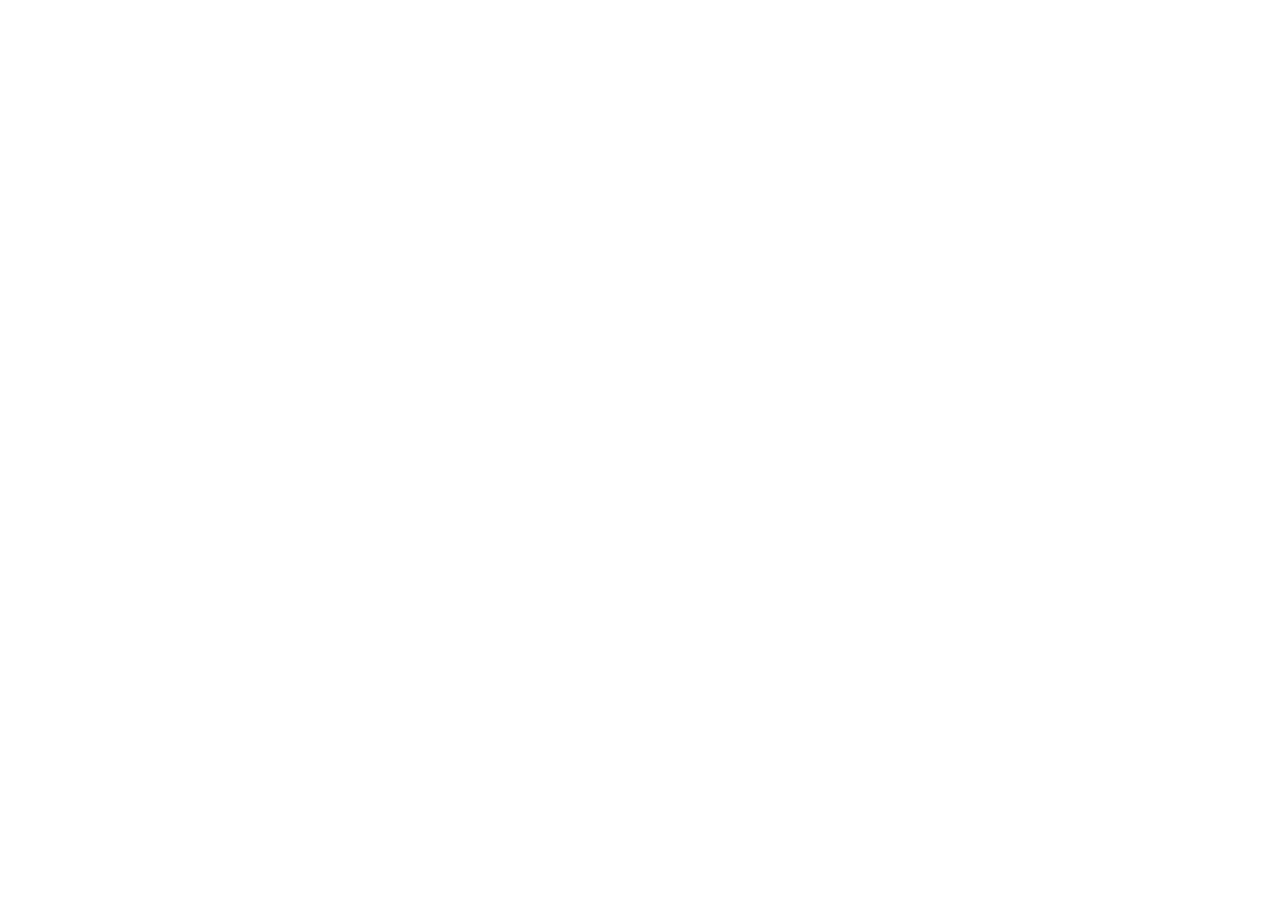
==== contact.html @ d9d69954 "feat: Phase 1 setup — create styles.css, index.html, contact.html Initialize the three source files " ====
<!DOCTYPE html>
<html lang="en">
<head>
  <meta charset="UTF-8">
  <meta name="viewport" content="width=device-width, initial-scale=1.0">
  <title>Contact — Moon Publishing Media</title>
  <meta name="description" content="Get in touch with Moon Publishing Media. We'd love to hear from readers, writers, and anyone curious about what we're building.">
  <link rel="preconnect" href="https://fonts.googleapis.com">
  <link rel="preconnect" href="https://fonts.gstatic.com" crossorigin>
  <link href="https://fonts.googleapis.com/css2?family=Cormorant+Garamond:wght@400;600;700&family=Inter:wght@400;500&display=swap" rel="stylesheet">
  <link rel="stylesheet" href="styles.css">
</head>
<body>
  <header class="site-header">
  </header>

  <main>
  </main>

  <footer class="site-footer">
  </footer>
</body>
</html>
---- styles.css ----
/* ==========================================================================
   1. CSS Custom Properties
   ========================================================================== */

:root {
  /* Colors */
  --color-bg: #FAF9F6;
  --color-text: #1C1C1C;
  --color-accent: #C4A0A0;
  --color-text-muted: #6B6B6B;

  /* Typography */
  --font-heading: 'Cormorant Garamond', serif;
  --font-body: 'Inter', sans-serif;

  /* Font Sizes (1.25x modular scale with clamp) */
  --font-size-base: clamp(1rem, 1.5vw, 1.25rem);
  --font-size-sm: clamp(0.875rem, 1vw, 1rem);
  --font-size-lg: clamp(1.28rem, 2.5vw, 2rem);
  --font-size-xl: clamp(1.6rem, 3vw, 2.5rem);
  --font-size-2xl: clamp(2rem, 4vw, 3.125rem);

  /* Spacing */
  --spacing-unit: 1rem;
  --spacing-section: clamp(3rem, 8vw, 6rem);
  --spacing-page-margin: clamp(1.25rem, 4vw, 2rem);

  /* Layout */
  --max-width: 1140px;
}

/* ==========================================================================
   2. Reset
   ========================================================================== */

*,
*::before,
*::after {
  box-sizing: border-box;
  margin: 0;
  padding: 0;
}

body {
  line-height: 1.5;
  -webkit-font-smoothing: antialiased;
  -moz-osx-font-smoothing: grayscale;
}

img,
svg {
  display: block;
  max-width: 100%;
}
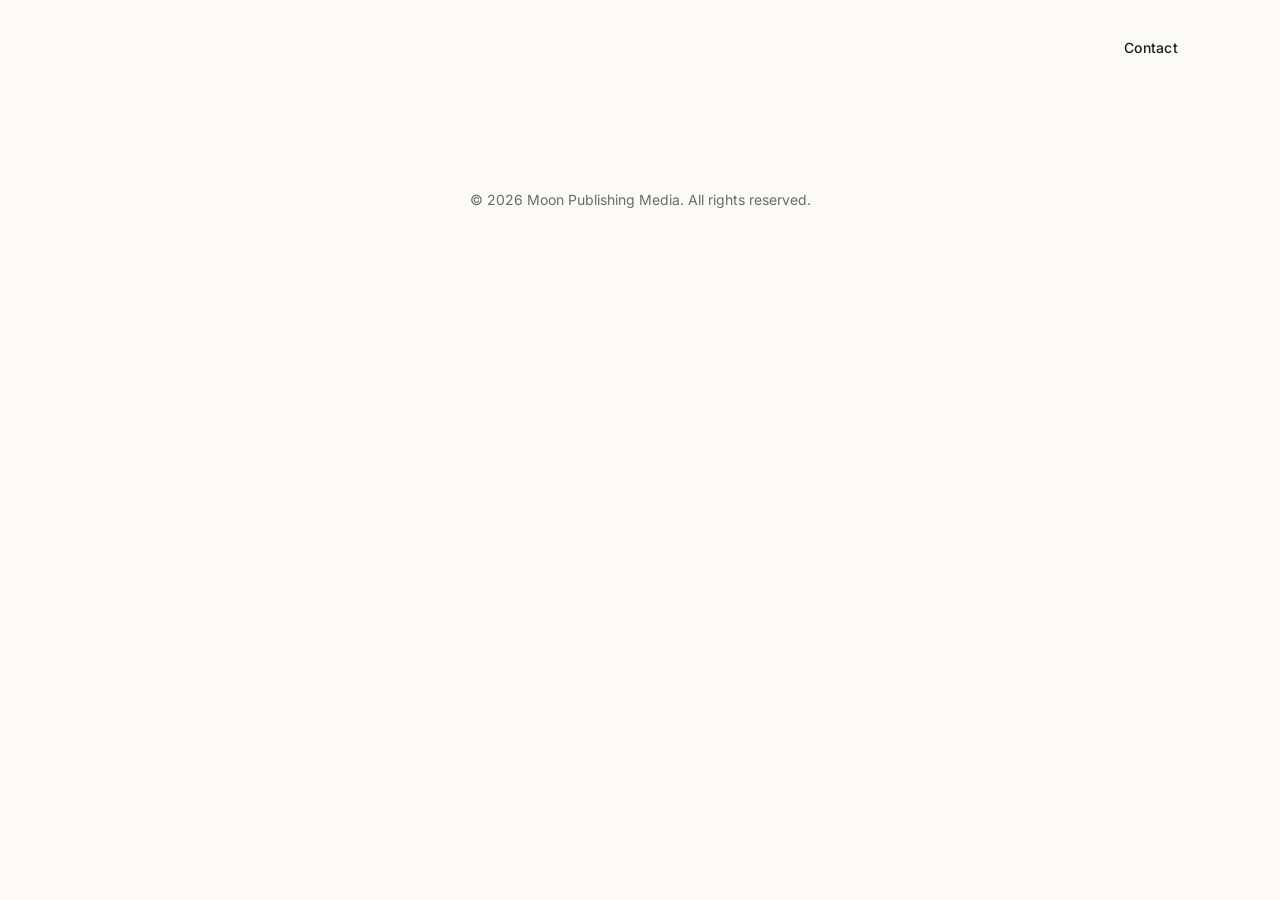
==== commit 3772b5df: "feat: Phase 2 foundational — shared header/footer, logo, base styles Add inline SVG crescent moon lo" ====
--- a/contact.html
+++ b/contact.html
@@ -12,12 +12,24 @@
 </head>
 <body>
   <header class="site-header">
+    <a href="/" class="logo-link" aria-label="Moon Publishing Media home">
+      <svg role="img" aria-labelledby="logo-title logo-desc" viewBox="0 0 280 40" class="logo" xmlns="http://www.w3.org/2000/svg">
+        <title id="logo-title">Moon Publishing Media</title>
+        <desc id="logo-desc">Crescent moon icon with company wordmark</desc>
+        <path d="M20 2C11 2 4 9.5 4 18.5S11 35 20 35c-5.5-3-9-8.5-9-15S14.5 5 20 2z" fill="currentColor"/>
+        <text x="42" y="27" font-family="'Cormorant Garamond', serif" font-size="20" font-weight="600" fill="currentColor">Moon Publishing Media</text>
+      </svg>
+    </a>
+    <nav>
+      <a href="contact.html">Contact</a>
+    </nav>
   </header>
 
   <main>
   </main>
 
   <footer class="site-footer">
+    <p>&copy; 2026 Moon Publishing Media. All rights reserved.</p>
   </footer>
 </body>
 </html>
--- a/styles.css
+++ b/styles.css
@@ -52,3 +52,145 @@
   display: block;
   max-width: 100%;
 }
+
+/* ==========================================================================
+   3. Base / Typography
+   ========================================================================== */
+
+body {
+  font-family: var(--font-body);
+  font-size: var(--font-size-base);
+  background-color: var(--color-bg);
+  color: var(--color-text);
+}
+
+h1,
+h2,
+h3 {
+  font-family: var(--font-heading);
+  color: var(--color-text);
+}
+
+h1 {
+  font-size: var(--font-size-2xl);
+  font-weight: 700;
+  line-height: 1.2;
+}
+
+h2 {
+  font-size: var(--font-size-xl);
+  font-weight: 600;
+  line-height: 1.3;
+}
+
+h3 {
+  font-size: var(--font-size-lg);
+  font-weight: 600;
+  line-height: 1.3;
+}
+
+a {
+  color: var(--color-accent);
+  text-decoration: underline;
+  text-underline-offset: 0.15em;
+}
+
+a:hover {
+  text-decoration-thickness: 2px;
+}
+
+a:focus-visible {
+  outline: 2px solid var(--color-text);
+  outline-offset: 2px;
+}
+
+/* ==========================================================================
+   4. Layout
+   ========================================================================== */
+
+.site-header {
+  display: flex;
+  justify-content: space-between;
+  align-items: center;
+  padding: var(--spacing-unit) var(--spacing-page-margin);
+  max-width: var(--max-width);
+  margin: 0 auto;
+}
+
+main {
+  max-width: var(--max-width);
+  margin: 0 auto;
+  padding: 0 var(--spacing-page-margin);
+}
+
+.site-footer {
+  display: flex;
+  flex-direction: column;
+  align-items: center;
+  padding: var(--spacing-section) var(--spacing-page-margin) calc(var(--spacing-unit) * 2);
+  color: var(--color-text-muted);
+  font-size: var(--font-size-sm);
+}
+
+/* ==========================================================================
+   5. Components
+   ========================================================================== */
+
+/* Logo */
+.logo-link {
+  text-decoration: none;
+  color: var(--color-text);
+  display: flex;
+  align-items: center;
+}
+
+.logo-link:hover {
+  text-decoration: none;
+}
+
+.logo {
+  max-width: 120px;
+  height: auto;
+  color: var(--color-text);
+}
+
+/* Nav */
+.site-header nav a {
+  font-family: var(--font-body);
+  color: var(--color-text);
+  text-decoration: none;
+  font-size: var(--font-size-sm);
+  font-weight: 500;
+  letter-spacing: 0.02em;
+}
+
+.site-header nav a:hover {
+  text-decoration: underline;
+  text-underline-offset: 0.15em;
+}
+
+/* 6. Utilities */
+
+/* ==========================================================================
+   7. Media Queries (mobile-first, min-width)
+   ========================================================================== */
+
+@media (min-width: 768px) {
+  .site-header {
+    padding: calc(var(--spacing-unit) * 1.5) var(--spacing-page-margin);
+  }
+
+  .logo {
+    max-width: 160px;
+  }
+}
+
+@media (min-width: 1200px) {
+  .site-header {
+    padding: calc(var(--spacing-unit) * 2) var(--spacing-page-margin);
+  }
+
+  .logo {
+    max-width: 180px;
+  }
+}
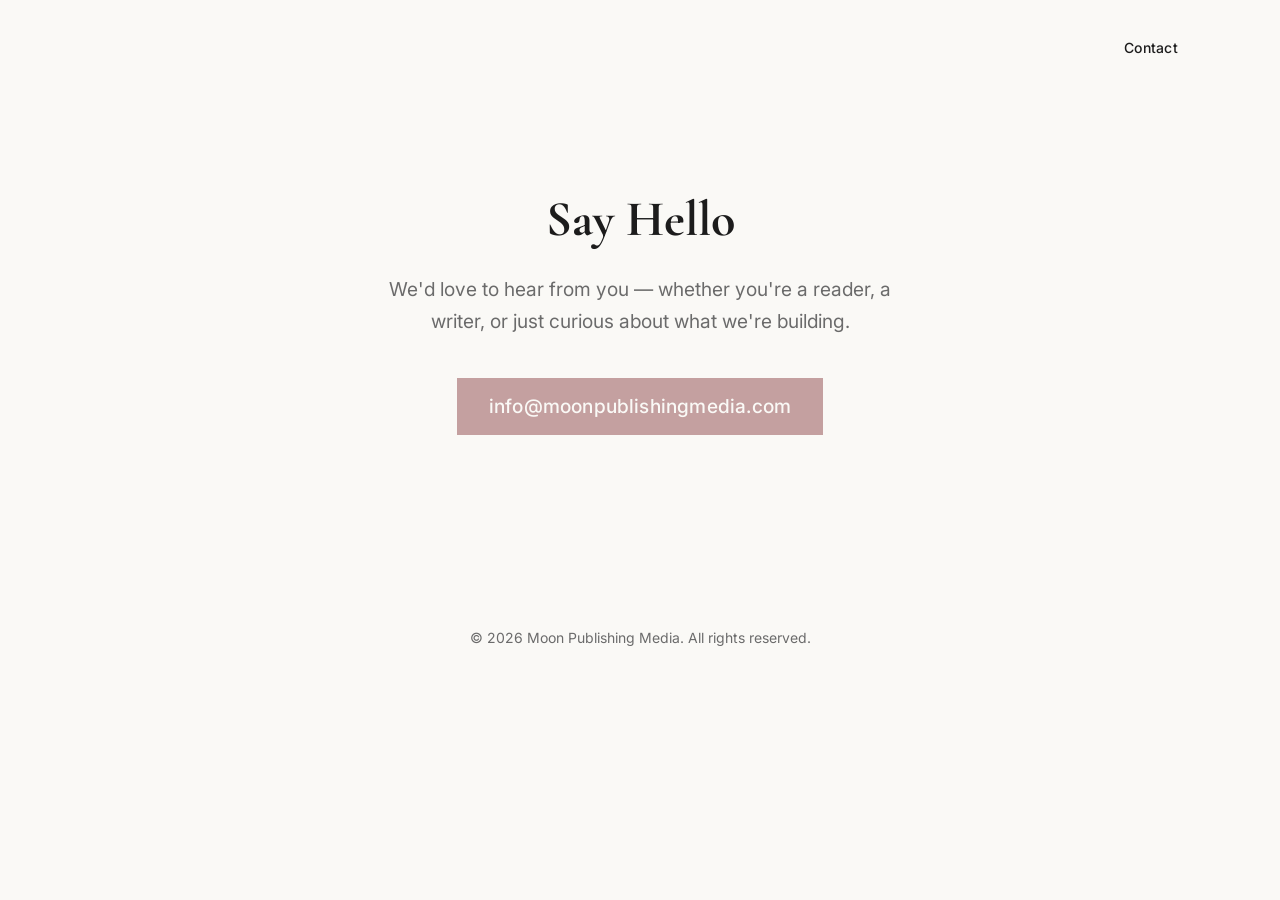
==== commit 15959350: "feat: Phase 4 contact page — heading, copy, mailto CTA (US2) Add contact section with "Say Hello" he" ====
--- a/contact.html
+++ b/contact.html
@@ -26,6 +26,11 @@
   </header>
 
   <main>
+    <section class="contact">
+      <h1>Say Hello</h1>
+      <p>We'd love to hear from you — whether you're a reader, a writer, or just curious about what we're building.</p>
+      <a href="mailto:info@moonpublishingmedia.com" class="email-link">info@moonpublishingmedia.com</a>
+    </section>
   </main>
 
   <footer class="site-footer">
--- a/styles.css
+++ b/styles.css
@@ -169,6 +169,110 @@
   text-underline-offset: 0.15em;
 }
 
+/* Hero */
+.hero {
+  text-align: center;
+  padding: var(--spacing-section) 0;
+}
+
+.hero h1 {
+  margin-bottom: calc(var(--spacing-unit) * 1.5);
+}
+
+.hero p {
+  max-width: 640px;
+  margin: 0 auto;
+  line-height: 1.6;
+  color: var(--color-text-muted);
+}
+
+/* About */
+.about {
+  padding: var(--spacing-section) 0;
+  max-width: 720px;
+}
+
+.about h2 {
+  margin-bottom: calc(var(--spacing-unit) * 1.5);
+}
+
+.about p {
+  line-height: 1.7;
+  margin-bottom: var(--spacing-unit);
+}
+
+.about p:last-child {
+  margin-bottom: 0;
+}
+
+/* Coming Soon */
+.coming-soon {
+  padding: var(--spacing-section) 0;
+  max-width: 720px;
+}
+
+.coming-soon h2 {
+  margin-bottom: calc(var(--spacing-unit) * 1.5);
+}
+
+.coming-soon p {
+  line-height: 1.7;
+  margin-bottom: calc(var(--spacing-unit) * 1.5);
+}
+
+.status-label {
+  display: inline-block;
+  font-family: var(--font-body);
+  font-size: var(--font-size-sm);
+  font-weight: 500;
+  color: var(--color-accent);
+  letter-spacing: 0.04em;
+  text-transform: uppercase;
+  border-bottom: 2px solid var(--color-accent);
+  padding-bottom: 0.25em;
+}
+
+/* Contact */
+.contact {
+  padding: var(--spacing-section) 0;
+  text-align: center;
+}
+
+.contact h1 {
+  margin-bottom: calc(var(--spacing-unit) * 1.5);
+}
+
+.contact p {
+  max-width: 540px;
+  margin: 0 auto calc(var(--spacing-unit) * 2.5);
+  line-height: 1.7;
+  color: var(--color-text-muted);
+}
+
+.email-link {
+  display: inline-block;
+  background-color: var(--color-accent);
+  color: var(--color-bg);
+  text-decoration: none;
+  font-family: var(--font-body);
+  font-size: var(--font-size-base);
+  font-weight: 500;
+  padding: 0.875rem 2rem;
+  min-height: 44px;
+  min-width: 44px;
+  letter-spacing: 0.01em;
+}
+
+.email-link:hover {
+  text-decoration: underline;
+  text-underline-offset: 0.15em;
+}
+
+.email-link:focus-visible {
+  outline: 2px solid var(--color-text);
+  outline-offset: 2px;
+}
+
 /* 6. Utilities */
 
 /* ==========================================================================
@@ -183,6 +287,10 @@
   .logo {
     max-width: 160px;
   }
+
+  .hero p {
+    max-width: 540px;
+  }
 }
 
 @media (min-width: 1200px) {
@@ -193,4 +301,12 @@
   .logo {
     max-width: 180px;
   }
-}
+
+  .hero {
+    padding: calc(var(--spacing-section) * 1.25) 0;
+  }
+
+  .hero p {
+    max-width: 600px;
+  }
+}
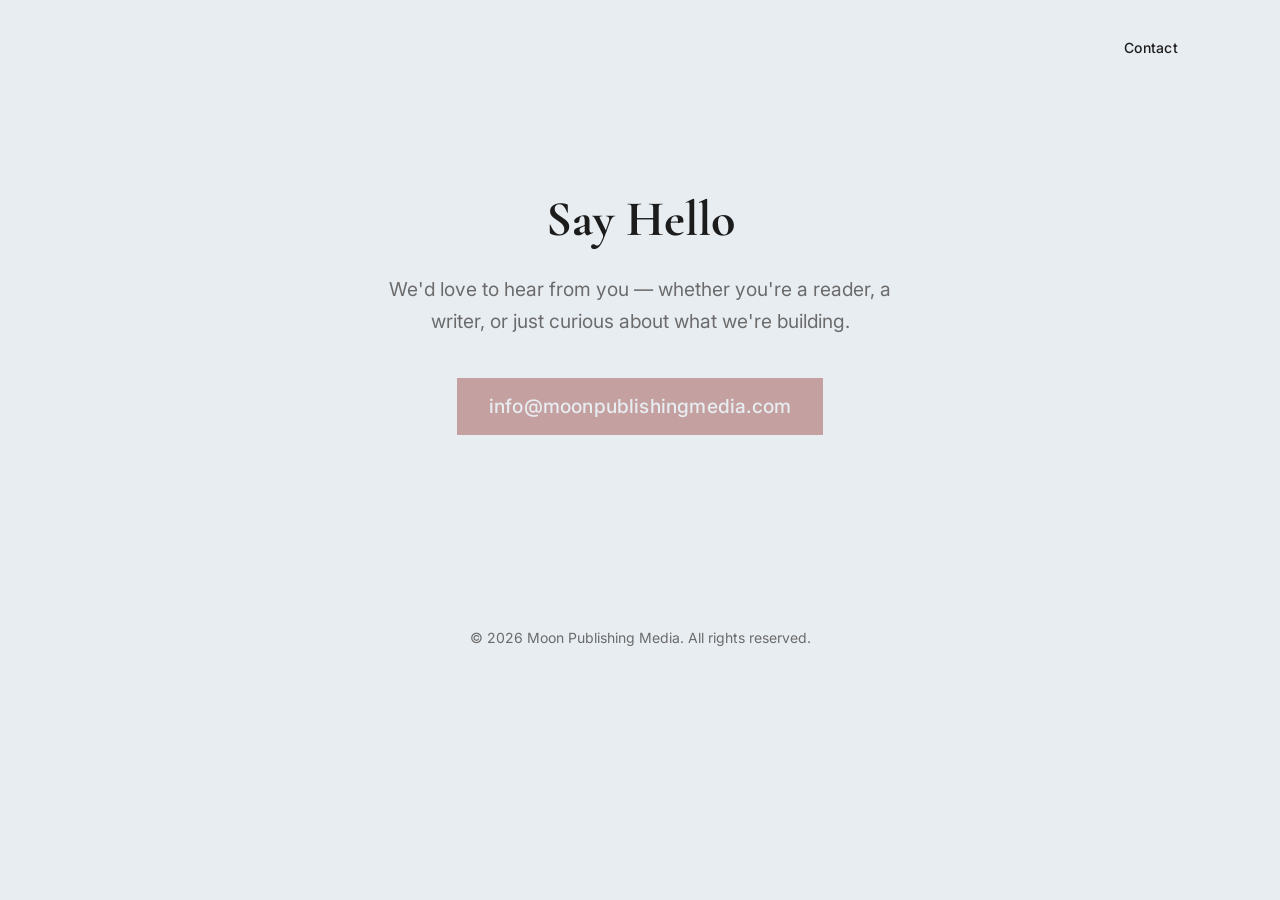
==== commit 1b17f685: "fix: replace invisible logo with visible dusty rose crescent + wordmark Crescent moon now fills #C4A" ====
--- a/contact.html
+++ b/contact.html
@@ -13,11 +13,11 @@
 <body>
   <header class="site-header">
     <a href="/" class="logo-link" aria-label="Moon Publishing Media home">
-      <svg role="img" aria-labelledby="logo-title logo-desc" viewBox="0 0 280 40" class="logo" xmlns="http://www.w3.org/2000/svg">
+      <svg role="img" aria-labelledby="logo-title logo-desc" viewBox="0 0 300 36" class="logo" xmlns="http://www.w3.org/2000/svg">
         <title id="logo-title">Moon Publishing Media</title>
         <desc id="logo-desc">Crescent moon icon with company wordmark</desc>
-        <path d="M20 2C11 2 4 9.5 4 18.5S11 35 20 35c-5.5-3-9-8.5-9-15S14.5 5 20 2z" fill="currentColor"/>
-        <text x="42" y="27" font-family="'Cormorant Garamond', serif" font-size="20" font-weight="600" fill="currentColor">Moon Publishing Media</text>
+        <path d="M16 1C8.8 3 4 9.8 4 18c0 8.2 4.8 15 12 17C20.4 32.6 22 25.6 22 18S20.4 3.4 16 1z" fill="#C4A0A0"/>
+        <text x="34" y="24" font-family="'Cormorant Garamond', serif" font-size="18" font-weight="600" fill="#1C1C1C" letter-spacing="0.5">Moon Publishing Media</text>
       </svg>
     </a>
     <nav>
--- a/styles.css
+++ b/styles.css
@@ -4,7 +4,7 @@
 
 :root {
   /* Colors */
-  --color-bg: #FAF9F6;
+  --color-bg: #E8EDF2;
   --color-text: #1C1C1C;
   --color-accent: #C4A0A0;
   --color-text-muted: #6B6B6B;
@@ -149,9 +149,8 @@
 }
 
 .logo {
-  max-width: 120px;
+  max-width: 200px;
   height: auto;
-  color: var(--color-text);
 }
 
 /* Nav */
@@ -285,7 +284,7 @@
   }
 
   .logo {
-    max-width: 160px;
+    max-width: 240px;
   }
 
   .hero p {
@@ -299,7 +298,7 @@
   }
 
   .logo {
-    max-width: 180px;
+    max-width: 280px;
   }
 
   .hero {
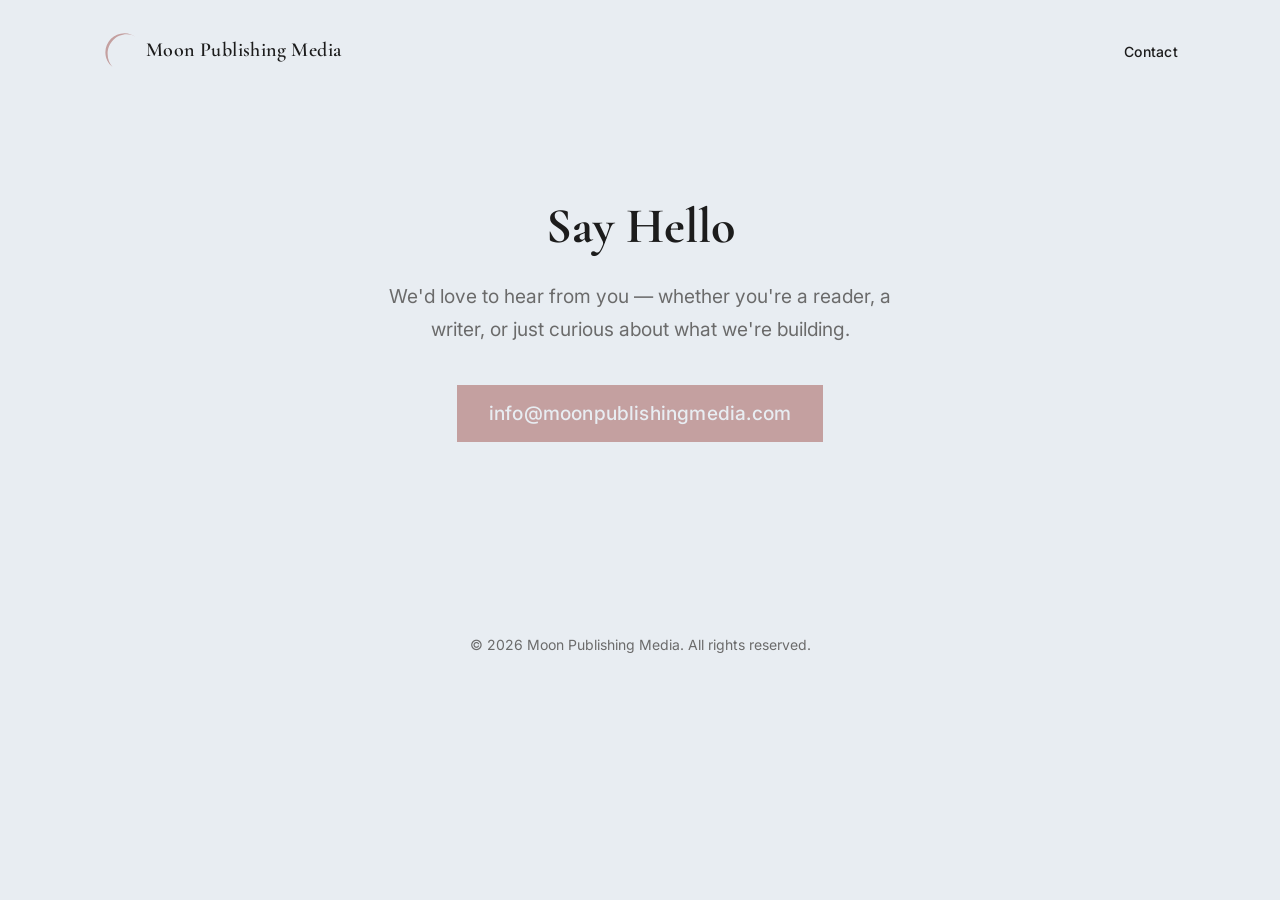
==== commit 34410383: "fix: use HTML wordmark instead of SVG text for reliable logo rendering SVG <text> elements don't rel" ====
--- a/contact.html
+++ b/contact.html
@@ -13,12 +13,10 @@
 <body>
   <header class="site-header">
     <a href="/" class="logo-link" aria-label="Moon Publishing Media home">
-      <svg role="img" aria-labelledby="logo-title logo-desc" viewBox="0 0 300 36" class="logo" xmlns="http://www.w3.org/2000/svg">
-        <title id="logo-title">Moon Publishing Media</title>
-        <desc id="logo-desc">Crescent moon icon with company wordmark</desc>
-        <path d="M16 1C8.8 3 4 9.8 4 18c0 8.2 4.8 15 12 17C20.4 32.6 22 25.6 22 18S20.4 3.4 16 1z" fill="#C4A0A0"/>
-        <text x="34" y="24" font-family="'Cormorant Garamond', serif" font-size="18" font-weight="600" fill="#1C1C1C" letter-spacing="0.5">Moon Publishing Media</text>
+      <svg aria-hidden="true" viewBox="0 0 32 32" class="logo-icon" xmlns="http://www.w3.org/2000/svg">
+        <path d="M22 2C12.6 2 5 9.8 5 19.5c0 4.5 1.7 8.6 4.4 11.5C5.6 28.2 3 23.5 3 18 3 8.6 10.6 1 20 1c4 0 7.6 1.5 10.4 3.9C27.8 2.7 25 2 22 2z" fill="#C4A0A0"/>
       </svg>
+      <span class="logo-wordmark">Moon Publishing Media</span>
     </a>
     <nav>
       <a href="contact.html">Contact</a>
--- a/styles.css
+++ b/styles.css
@@ -148,9 +148,19 @@
   text-decoration: none;
 }
 
-.logo {
-  max-width: 200px;
-  height: auto;
+.logo-icon {
+  width: 28px;
+  height: 28px;
+  flex-shrink: 0;
+  margin-right: 0.5rem;
+}
+
+.logo-wordmark {
+  font-family: var(--font-heading);
+  font-size: clamp(1rem, 2vw, 1.25rem);
+  font-weight: 600;
+  color: var(--color-text);
+  letter-spacing: 0.02em;
 }
 
 /* Nav */
@@ -283,8 +293,9 @@
     padding: calc(var(--spacing-unit) * 1.5) var(--spacing-page-margin);
   }
 
-  .logo {
-    max-width: 240px;
+  .logo-icon {
+    width: 32px;
+    height: 32px;
   }
 
   .hero p {
@@ -297,8 +308,9 @@
     padding: calc(var(--spacing-unit) * 2) var(--spacing-page-margin);
   }
 
-  .logo {
-    max-width: 280px;
+  .logo-icon {
+    width: 36px;
+    height: 36px;
   }
 
   .hero {
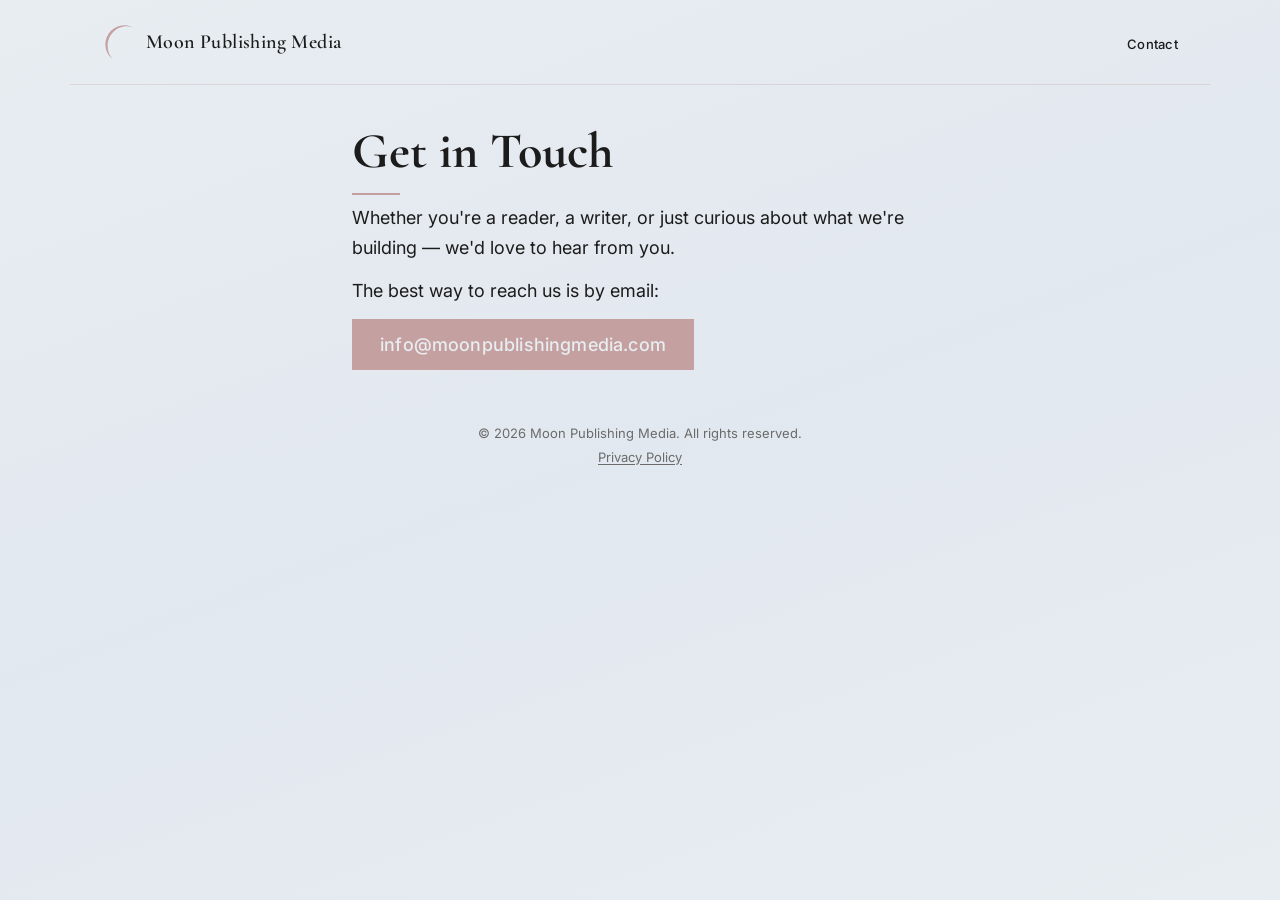
==== commit 163e83c5: "feat: add contact page and update nav links across site Add dedicated contact.html for use as App St" ====
--- a/contact.html
+++ b/contact.html
@@ -4,7 +4,7 @@
   <meta charset="UTF-8">
   <meta name="viewport" content="width=device-width, initial-scale=1.0">
   <title>Contact — Moon Publishing Media</title>
-  <meta name="description" content="Get in touch with Moon Publishing Media. We'd love to hear from readers, writers, and anyone curious about what we're building.">
+  <meta name="description" content="Get in touch with Moon Publishing Media.">
   <link rel="preconnect" href="https://fonts.googleapis.com">
   <link rel="preconnect" href="https://fonts.gstatic.com" crossorigin>
   <link href="https://fonts.googleapis.com/css2?family=Cormorant+Garamond:wght@400;600;700&family=Inter:wght@400;500&display=swap" rel="stylesheet">
@@ -23,16 +23,16 @@
     </nav>
   </header>
 
-  <main>
-    <section class="contact">
-      <h1>Say Hello</h1>
-      <p>We'd love to hear from you — whether you're a reader, a writer, or just curious about what we're building.</p>
-      <a href="mailto:info@moonpublishingmedia.com" class="email-link">info@moonpublishingmedia.com</a>
-    </section>
+  <main class="page-prose">
+    <h1>Get in Touch</h1>
+    <p>Whether you're a reader, a writer, or just curious about what we're building — we'd love to hear from you.</p>
+    <p>The best way to reach us is by email:</p>
+    <a href="mailto:info@moonpublishingmedia.com" class="email-link">info@moonpublishingmedia.com</a>
   </main>
 
   <footer class="site-footer">
     <p>&copy; 2026 Moon Publishing Media. All rights reserved.</p>
+    <p class="footer-links"><a href="privacy.html">Privacy Policy</a></p>
   </footer>
 </body>
 </html>
--- a/styles.css
+++ b/styles.css
@@ -14,15 +14,17 @@
   --font-body: 'Inter', sans-serif;
 
   /* Font Sizes (1.25x modular scale with clamp) */
-  --font-size-base: clamp(1rem, 1.5vw, 1.25rem);
-  --font-size-sm: clamp(0.875rem, 1vw, 1rem);
+  --font-size-base: clamp(1rem, 1.5vw, 1.125rem);
+  --font-size-sm: clamp(0.8125rem, 1vw, 0.9375rem);
   --font-size-lg: clamp(1.28rem, 2.5vw, 2rem);
-  --font-size-xl: clamp(1.6rem, 3vw, 2.5rem);
+  --font-size-xl: clamp(1.5rem, 2.5vw, 2rem);
   --font-size-2xl: clamp(2rem, 4vw, 3.125rem);
 
   /* Spacing */
   --spacing-unit: 1rem;
-  --spacing-section: clamp(3rem, 8vw, 6rem);
+  --spacing-section: clamp(1.5rem, 3vw, 2.5rem);
+  --spacing-section-sm: clamp(0.75rem, 2vw, 1.25rem);
+  --spacing-gutter: clamp(1.5rem, 3vw, 2.5rem);
   --spacing-page-margin: clamp(1.25rem, 4vw, 2rem);
 
   /* Layout */
@@ -32,6 +34,10 @@
 /* ==========================================================================
    2. Reset
    ========================================================================== */
+
+html {
+  scroll-behavior: smooth;
+}
 
 *,
 *::before,
@@ -60,8 +66,10 @@
 body {
   font-family: var(--font-body);
   font-size: var(--font-size-base);
-  background-color: var(--color-bg);
+  background: linear-gradient(160deg, var(--color-bg) 0%, #E2E8EF 50%, var(--color-bg) 100%);
+  background-attachment: fixed;
   color: var(--color-text);
+  min-height: 100vh;
 }
 
 h1,
@@ -74,13 +82,13 @@
 h1 {
   font-size: var(--font-size-2xl);
   font-weight: 700;
-  line-height: 1.2;
+  line-height: 1.15;
 }
 
 h2 {
   font-size: var(--font-size-xl);
   font-weight: 600;
-  line-height: 1.3;
+  line-height: 1.25;
 }
 
 h3 {
@@ -115,21 +123,22 @@
   padding: var(--spacing-unit) var(--spacing-page-margin);
   max-width: var(--max-width);
   margin: 0 auto;
-}
-
-main {
+  border-bottom: 1px solid rgba(196, 160, 160, 0.3);
+}
+
+.page-grid {
   max-width: var(--max-width);
   margin: 0 auto;
   padding: 0 var(--spacing-page-margin);
 }
 
 .site-footer {
-  display: flex;
-  flex-direction: column;
-  align-items: center;
-  padding: var(--spacing-section) var(--spacing-page-margin) calc(var(--spacing-unit) * 2);
+  text-align: center;
+  padding: var(--spacing-unit) var(--spacing-page-margin);
   color: var(--color-text-muted);
   font-size: var(--font-size-sm);
+  max-width: var(--max-width);
+  margin: 0 auto;
 }
 
 /* ==========================================================================
@@ -180,34 +189,41 @@
 
 /* Hero */
 .hero {
-  text-align: center;
   padding: var(--spacing-section) 0;
 }
 
 .hero h1 {
-  margin-bottom: calc(var(--spacing-unit) * 1.5);
+  margin-bottom: 1rem;
+  letter-spacing: -0.02em;
+}
+
+.hero h1::after {
+  content: '';
+  display: block;
+  width: 3rem;
+  height: 2px;
+  background-color: var(--color-accent);
+  margin-top: 0.75rem;
 }
 
 .hero p {
-  max-width: 640px;
-  margin: 0 auto;
   line-height: 1.6;
   color: var(--color-text-muted);
+  max-width: 540px;
 }
 
 /* About */
 .about {
   padding: var(--spacing-section) 0;
-  max-width: 720px;
 }
 
 .about h2 {
-  margin-bottom: calc(var(--spacing-unit) * 1.5);
+  margin-bottom: 0.75rem;
 }
 
 .about p {
-  line-height: 1.7;
-  margin-bottom: var(--spacing-unit);
+  line-height: 1.65;
+  margin-bottom: 0.75rem;
 }
 
 .about p:last-child {
@@ -217,16 +233,15 @@
 /* Coming Soon */
 .coming-soon {
   padding: var(--spacing-section) 0;
-  max-width: 720px;
 }
 
 .coming-soon h2 {
-  margin-bottom: calc(var(--spacing-unit) * 1.5);
+  margin-bottom: 0.75rem;
 }
 
 .coming-soon p {
-  line-height: 1.7;
-  margin-bottom: calc(var(--spacing-unit) * 1.5);
+  line-height: 1.65;
+  margin-bottom: 1rem;
 }
 
 .status-label {
@@ -243,18 +258,19 @@
 
 /* Contact */
 .contact {
+  display: flex;
+  flex-direction: column;
+  gap: 0.75rem;
   padding: var(--spacing-section) 0;
-  text-align: center;
-}
-
-.contact h1 {
-  margin-bottom: calc(var(--spacing-unit) * 1.5);
+  border-top: 1px solid var(--color-accent);
+}
+
+.contact h2 {
+  font-size: var(--font-size-lg);
 }
 
 .contact p {
-  max-width: 540px;
-  margin: 0 auto calc(var(--spacing-unit) * 2.5);
-  line-height: 1.7;
+  line-height: 1.6;
   color: var(--color-text-muted);
 }
 
@@ -266,15 +282,17 @@
   font-family: var(--font-body);
   font-size: var(--font-size-base);
   font-weight: 500;
-  padding: 0.875rem 2rem;
+  padding: 0.75rem 1.75rem;
   min-height: 44px;
   min-width: 44px;
   letter-spacing: 0.01em;
+  align-self: flex-start;
 }
 
 .email-link:hover {
   text-decoration: underline;
   text-underline-offset: 0.15em;
+  color: var(--color-bg);
 }
 
 .email-link:focus-visible {
@@ -282,15 +300,61 @@
   outline-offset: 2px;
 }
 
-/* 6. Utilities */
-
-/* ==========================================================================
-   7. Media Queries (mobile-first, min-width)
+/* Prose pages (privacy, etc.) */
+.page-prose {
+  max-width: 640px;
+  margin: 0 auto;
+  padding: var(--spacing-section) var(--spacing-page-margin);
+}
+
+.page-prose h1 {
+  margin-bottom: 0.5rem;
+}
+
+.page-prose h1::after {
+  content: '';
+  display: block;
+  width: 3rem;
+  height: 2px;
+  background-color: var(--color-accent);
+  margin-top: 0.75rem;
+}
+
+.page-prose .policy-subtitle {
+  font-family: var(--font-body);
+  font-size: var(--font-size-sm);
+  color: var(--color-text-muted);
+  margin-bottom: 2rem;
+}
+
+.page-prose h2 {
+  font-size: var(--font-size-lg);
+  margin-top: 2rem;
+  margin-bottom: 0.5rem;
+}
+
+.page-prose p {
+  line-height: 1.7;
+  margin-bottom: 0.75rem;
+}
+
+/* Footer links */
+.footer-links {
+  margin-top: 0.25rem;
+}
+
+.footer-links a {
+  font-size: var(--font-size-sm);
+  color: var(--color-text-muted);
+}
+
+/* ==========================================================================
+   6. Media Queries (mobile-first, min-width)
    ========================================================================== */
 
 @media (min-width: 768px) {
   .site-header {
-    padding: calc(var(--spacing-unit) * 1.5) var(--spacing-page-margin);
+    padding: calc(var(--spacing-unit) * 1.25) var(--spacing-page-margin);
   }
 
   .logo-icon {
@@ -298,14 +362,65 @@
     height: 32px;
   }
 
-  .hero p {
-    max-width: 540px;
+  /* Two-column editorial grid */
+  .page-grid {
+    display: grid;
+    grid-template-columns: 5fr 7fr;
+    grid-template-rows: auto auto auto;
+    grid-template-areas:
+      "hero  about"
+      "hero  soon"
+      "contact contact";
+  }
+
+  .hero {
+    grid-area: hero;
+    display: flex;
+    flex-direction: column;
+    justify-content: center;
+    padding: var(--spacing-section) var(--spacing-gutter) var(--spacing-section) 0;
+    position: relative;
+  }
+
+  .about {
+    grid-area: about;
+    border-left: 1px solid var(--color-accent);
+    padding: var(--spacing-section) 0 var(--spacing-section) var(--spacing-gutter);
+  }
+
+  .coming-soon {
+    grid-area: soon;
+    border-left: 1px solid var(--color-accent);
+    border-top: 1px solid rgba(196, 160, 160, 0.3);
+    padding: var(--spacing-section) 0 var(--spacing-section) var(--spacing-gutter);
+  }
+
+  /* Contact as horizontal bar */
+  .contact {
+    grid-area: contact;
+    flex-direction: row;
+    align-items: center;
+    gap: 1.5rem;
+    padding: var(--spacing-section-sm) 0;
+  }
+
+  .contact h2 {
+    flex-shrink: 0;
+  }
+
+  .contact p {
+    flex: 1;
+  }
+
+  .email-link {
+    flex-shrink: 0;
+    align-self: center;
   }
 }
 
 @media (min-width: 1200px) {
   .site-header {
-    padding: calc(var(--spacing-unit) * 2) var(--spacing-page-margin);
+    padding: calc(var(--spacing-unit) * 1.5) var(--spacing-page-margin);
   }
 
   .logo-icon {
@@ -313,11 +428,7 @@
     height: 36px;
   }
 
-  .hero {
-    padding: calc(var(--spacing-section) * 1.25) 0;
-  }
-
-  .hero p {
-    max-width: 600px;
-  }
-}
+  .page-grid {
+    grid-template-columns: 2fr 3fr;
+  }
+}
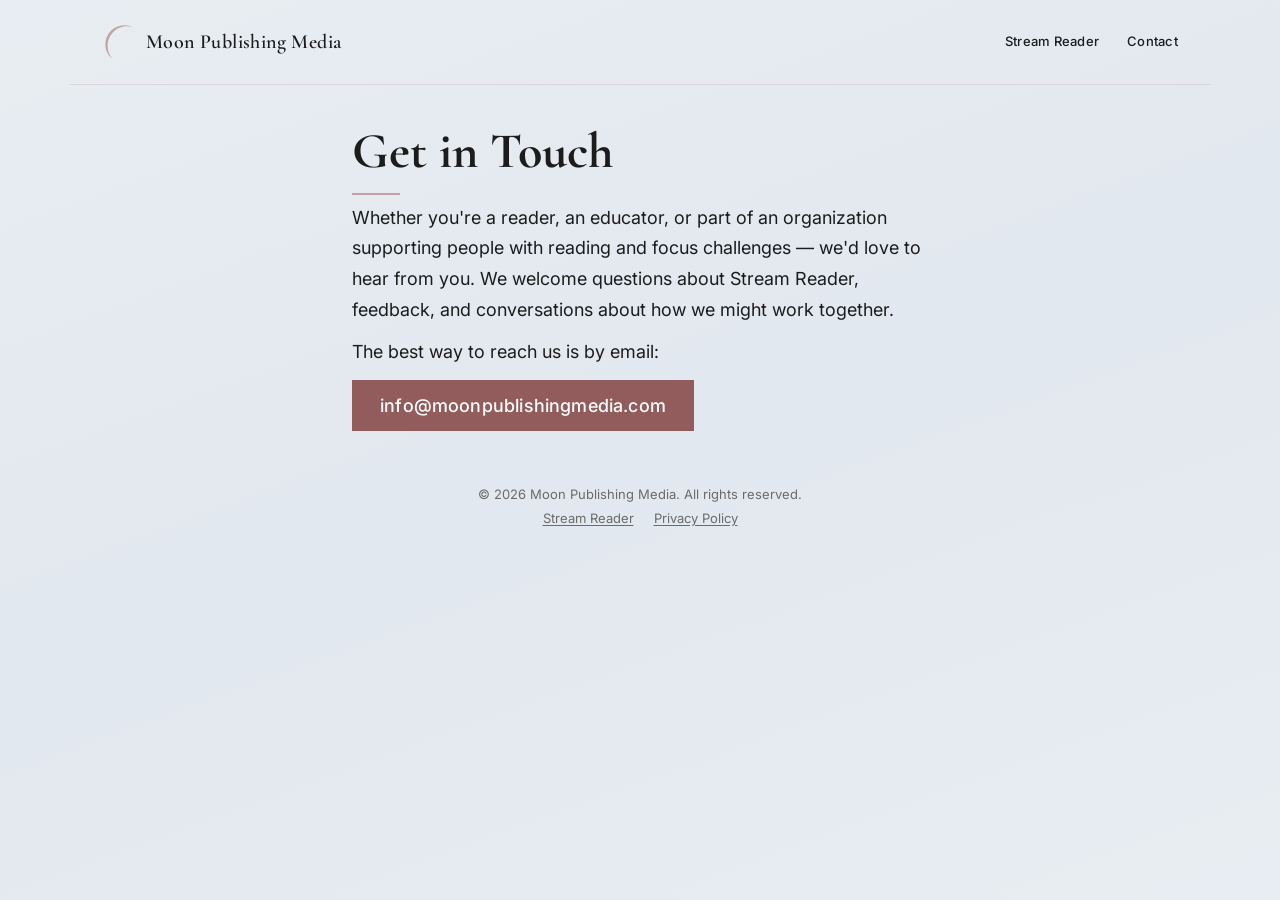
==== commit 33641274: "feat: add Stream Reader product page and professionalize the site Build a dedicated streamreader.htm" ====
--- a/contact.html
+++ b/contact.html
@@ -4,7 +4,14 @@
   <meta charset="UTF-8">
   <meta name="viewport" content="width=device-width, initial-scale=1.0">
   <title>Contact — Moon Publishing Media</title>
-  <meta name="description" content="Get in touch with Moon Publishing Media.">
+  <meta name="description" content="Get in touch with Moon Publishing Media — we welcome readers, educators, and organizations.">
+  <link rel="icon" href="assets/favicon.svg">
+  <meta property="og:type" content="website">
+  <meta property="og:title" content="Contact — Moon Publishing Media">
+  <meta property="og:description" content="Reach Moon Publishing Media — we welcome readers, educators, and organizations.">
+  <meta property="og:image" content="assets/og-image.svg">
+  <meta property="og:url" content="https://moonpublishingmedia.com/contact.html">
+  <meta name="twitter:card" content="summary_large_image">
   <link rel="preconnect" href="https://fonts.googleapis.com">
   <link rel="preconnect" href="https://fonts.gstatic.com" crossorigin>
   <link href="https://fonts.googleapis.com/css2?family=Cormorant+Garamond:wght@400;600;700&family=Inter:wght@400;500&display=swap" rel="stylesheet">
@@ -19,20 +26,28 @@
       <span class="logo-wordmark">Moon Publishing Media</span>
     </a>
     <nav>
-      <a href="contact.html">Contact</a>
+      <a href="streamreader.html">Stream Reader</a>
+      <a href="contact.html" aria-current="page">Contact</a>
     </nav>
   </header>
 
   <main class="page-prose">
     <h1>Get in Touch</h1>
-    <p>Whether you're a reader, a writer, or just curious about what we're building — we'd love to hear from you.</p>
+    <p>Whether you're a reader, an educator, or part of an organization supporting people with reading and focus challenges — we'd love to hear from you. We welcome questions about Stream Reader, feedback, and conversations about how we might work together.</p>
     <p>The best way to reach us is by email:</p>
     <a href="mailto:info@moonpublishingmedia.com" class="email-link">info@moonpublishingmedia.com</a>
   </main>
 
   <footer class="site-footer">
     <p>&copy; 2026 Moon Publishing Media. All rights reserved.</p>
-    <p class="footer-links"><a href="privacy.html">Privacy Policy</a></p>
+    <p class="footer-links">
+      <a href="streamreader.html">Stream Reader</a>
+      <a href="privacy.html">Privacy Policy</a>
+    </p>
   </footer>
+
+  <!-- Cookieless, privacy-respecting analytics (Vercel Web Analytics). Sets no
+       cookies, collects no personal data — the only script on the site. -->
+  <script defer src="/_vercel/insights/script.js"></script>
 </body>
 </html>
--- a/styles.css
+++ b/styles.css
@@ -6,8 +6,12 @@
   /* Colors */
   --color-bg: #E8EDF2;
   --color-text: #1C1C1C;
-  --color-accent: #C4A0A0;
+  --color-accent: #C4A0A0;            /* decorative dusty rose (fills, borders, rules) */
+  --color-accent-text: #925C5C;       /* darker rose for link/CTA text — meets WCAG AA (4.5:1) on --color-bg */
   --color-text-muted: #6B6B6B;
+  /* Stream Reader secondary accent (app blue). Placeholder value — finalize
+     from the real app artwork and re-check contrast (FR-021) during US1. */
+  --color-accent-app: #2F6FED;
 
   /* Typography */
   --font-heading: 'Cormorant Garamond', serif;
@@ -98,7 +102,7 @@
 }
 
 a {
-  color: var(--color-accent);
+  color: var(--color-accent-text);
   text-decoration: underline;
   text-underline-offset: 0.15em;
 }
@@ -173,6 +177,12 @@
 }
 
 /* Nav */
+.site-header nav {
+  display: flex;
+  gap: clamp(1rem, 3vw, 1.75rem);
+  align-items: center;
+}
+
 .site-header nav a {
   font-family: var(--font-body);
   color: var(--color-text);
@@ -180,11 +190,17 @@
   font-size: var(--font-size-sm);
   font-weight: 500;
   letter-spacing: 0.02em;
+  white-space: nowrap;
 }
 
 .site-header nav a:hover {
   text-decoration: underline;
   text-underline-offset: 0.15em;
+}
+
+.site-header nav a:focus-visible {
+  outline: 2px solid var(--color-text);
+  outline-offset: 2px;
 }
 
 /* Hero */
@@ -230,54 +246,41 @@
   margin-bottom: 0;
 }
 
-/* Coming Soon */
-.coming-soon {
+/* Stream Reader teaser (homepage) */
+.stream-reader-teaser {
   padding: var(--spacing-section) 0;
 }
 
-.coming-soon h2 {
+.stream-reader-teaser h2 {
   margin-bottom: 0.75rem;
 }
 
-.coming-soon p {
+.stream-reader-teaser p {
   line-height: 1.65;
   margin-bottom: 1rem;
 }
 
-.status-label {
+.teaser-link {
   display: inline-block;
   font-family: var(--font-body);
   font-size: var(--font-size-sm);
   font-weight: 500;
-  color: var(--color-accent);
-  letter-spacing: 0.04em;
-  text-transform: uppercase;
+  color: var(--color-accent-text);
+  letter-spacing: 0.02em;
+  text-decoration: none;
   border-bottom: 2px solid var(--color-accent);
-  padding-bottom: 0.25em;
-}
-
-/* Contact */
-.contact {
-  display: flex;
-  flex-direction: column;
-  gap: 0.75rem;
-  padding: var(--spacing-section) 0;
-  border-top: 1px solid var(--color-accent);
-}
-
-.contact h2 {
-  font-size: var(--font-size-lg);
-}
-
-.contact p {
-  line-height: 1.6;
-  color: var(--color-text-muted);
+  padding-bottom: 0.2em;
+}
+
+.teaser-link:hover {
+  color: var(--color-text);
+  border-bottom-color: var(--color-text);
 }
 
 .email-link {
   display: inline-block;
-  background-color: var(--color-accent);
-  color: var(--color-bg);
+  background-color: var(--color-accent-text);
+  color: #FFFFFF;
   text-decoration: none;
   font-family: var(--font-body);
   font-size: var(--font-size-base);
@@ -292,7 +295,7 @@
 .email-link:hover {
   text-decoration: underline;
   text-underline-offset: 0.15em;
-  color: var(--color-bg);
+  color: #FFFFFF;
 }
 
 .email-link:focus-visible {
@@ -341,11 +344,199 @@
 /* Footer links */
 .footer-links {
   margin-top: 0.25rem;
+  display: flex;
+  flex-wrap: wrap;
+  justify-content: center;
+  gap: 0.5rem 1.25rem;
 }
 
 .footer-links a {
   font-size: var(--font-size-sm);
   color: var(--color-text-muted);
+}
+
+/* Demo media: animated by default, static fallback under reduced-motion.
+   No JavaScript — the swap is CSS-only. (FR-022) */
+.demo-media .demo-static {
+  display: none;
+}
+
+@media (prefers-reduced-motion: reduce) {
+  .demo-media .demo-animated {
+    display: none;
+  }
+
+  .demo-media .demo-static {
+    display: block;
+  }
+}
+
+/* --------------------------------------------------------------------------
+   Stream Reader product page
+   -------------------------------------------------------------------------- */
+
+.sr-page {
+  max-width: var(--max-width);
+  margin: 0 auto;
+  padding: 0 var(--spacing-page-margin);
+}
+
+.sr-page section,
+.sr-page aside {
+  padding: var(--spacing-section) 0;
+  border-top: 1px solid rgba(196, 160, 160, 0.3);
+}
+
+.sr-page > .sr-hero {
+  border-top: none;
+}
+
+.sr-page h2 {
+  margin-bottom: 1rem;
+}
+
+/* Hero */
+.sr-hero {
+  text-align: center;
+  display: flex;
+  flex-direction: column;
+  align-items: center;
+}
+
+.sr-app-icon {
+  width: 96px;
+  height: 96px;
+  border-radius: 22px;
+  margin-bottom: 1rem;
+}
+
+.sr-hero h1 {
+  margin-bottom: 0.5rem;
+}
+
+.sr-tagline {
+  font-family: var(--font-heading);
+  font-size: var(--font-size-lg);
+  color: var(--color-accent-app);
+  margin-bottom: 1rem;
+}
+
+.sr-hero-lede {
+  max-width: 46ch;
+  color: var(--color-text-muted);
+  line-height: 1.6;
+  margin-bottom: 1.75rem;
+}
+
+/* CTA group (hero + closing) */
+.sr-cta-group {
+  display: flex;
+  flex-direction: column;
+  align-items: center;
+  gap: 0.75rem;
+}
+
+.sr-badge-link {
+  display: inline-block;
+  text-decoration: none;
+  border-radius: 12px;
+}
+
+.sr-badge-link img {
+  border-radius: 12px;
+}
+
+.sr-secondary-link {
+  font-size: var(--font-size-sm);
+  color: var(--color-text-muted);
+  text-decoration-color: var(--color-accent-app);
+}
+
+/* What it does */
+.sr-what-media {
+  margin-bottom: 1.5rem;
+}
+
+.sr-what-media img {
+  width: 100%;
+  height: auto;
+  border-radius: 12px;
+  border: 1px solid rgba(47, 111, 237, 0.35);
+}
+
+.sr-what-copy p {
+  line-height: 1.65;
+  color: var(--color-text-muted);
+  margin-bottom: 0.75rem;
+  max-width: 60ch;
+}
+
+.sr-what-copy p:last-child {
+  margin-bottom: 0;
+}
+
+/* Features */
+.sr-feature-grid {
+  display: grid;
+  gap: var(--spacing-gutter);
+}
+
+.sr-feature {
+  margin: 0;
+}
+
+.sr-feature img {
+  width: 100%;
+  max-width: 280px;
+  height: auto;
+  border-radius: 18px;
+  border: 1px solid rgba(47, 111, 237, 0.35);
+  margin: 0 auto 1rem;
+}
+
+.sr-feature figcaption h3 {
+  margin-bottom: 0.4rem;
+}
+
+.sr-feature figcaption p {
+  line-height: 1.6;
+  color: var(--color-text-muted);
+  max-width: 42ch;
+}
+
+/* Privacy callout */
+.sr-privacy {
+  background-color: rgba(47, 111, 237, 0.07);
+  border: 1px solid rgba(47, 111, 237, 0.35);
+  border-radius: 14px;
+  padding: var(--spacing-section) var(--spacing-gutter);
+  margin: var(--spacing-section) 0;
+}
+
+.sr-privacy p {
+  line-height: 1.65;
+  max-width: 60ch;
+  margin-bottom: 1rem;
+}
+
+/* Who it's for */
+.sr-audience p {
+  line-height: 1.65;
+  color: var(--color-text-muted);
+  max-width: 60ch;
+  margin-bottom: 0.75rem;
+}
+
+.sr-audience p:last-child {
+  margin-bottom: 0;
+}
+
+/* Closing CTA */
+.sr-closing {
+  text-align: center;
+  display: flex;
+  flex-direction: column;
+  align-items: center;
 }
 
 /* ==========================================================================
@@ -366,11 +557,10 @@
   .page-grid {
     display: grid;
     grid-template-columns: 5fr 7fr;
-    grid-template-rows: auto auto auto;
+    grid-template-rows: auto auto;
     grid-template-areas:
       "hero  about"
-      "hero  soon"
-      "contact contact";
+      "hero  teaser";
   }
 
   .hero {
@@ -388,33 +578,38 @@
     padding: var(--spacing-section) 0 var(--spacing-section) var(--spacing-gutter);
   }
 
-  .coming-soon {
-    grid-area: soon;
+  .stream-reader-teaser {
+    grid-area: teaser;
     border-left: 1px solid var(--color-accent);
     border-top: 1px solid rgba(196, 160, 160, 0.3);
     padding: var(--spacing-section) 0 var(--spacing-section) var(--spacing-gutter);
   }
 
-  /* Contact as horizontal bar */
-  .contact {
-    grid-area: contact;
+  /* Stream Reader: side-by-side CTA, two-up features, roomier hero icon */
+  .sr-cta-group {
     flex-direction: row;
+    justify-content: center;
+  }
+
+  .sr-app-icon {
+    width: 120px;
+    height: 120px;
+  }
+
+  .sr-feature-grid {
+    grid-template-columns: 1fr 1fr;
+    align-items: start;
+  }
+
+  .sr-what {
+    display: grid;
+    grid-template-columns: 3fr 2fr;
+    gap: var(--spacing-gutter);
     align-items: center;
-    gap: 1.5rem;
-    padding: var(--spacing-section-sm) 0;
-  }
-
-  .contact h2 {
-    flex-shrink: 0;
-  }
-
-  .contact p {
-    flex: 1;
-  }
-
-  .email-link {
-    flex-shrink: 0;
-    align-self: center;
+  }
+
+  .sr-what h2 {
+    grid-column: 1 / -1;
   }
 }
 
